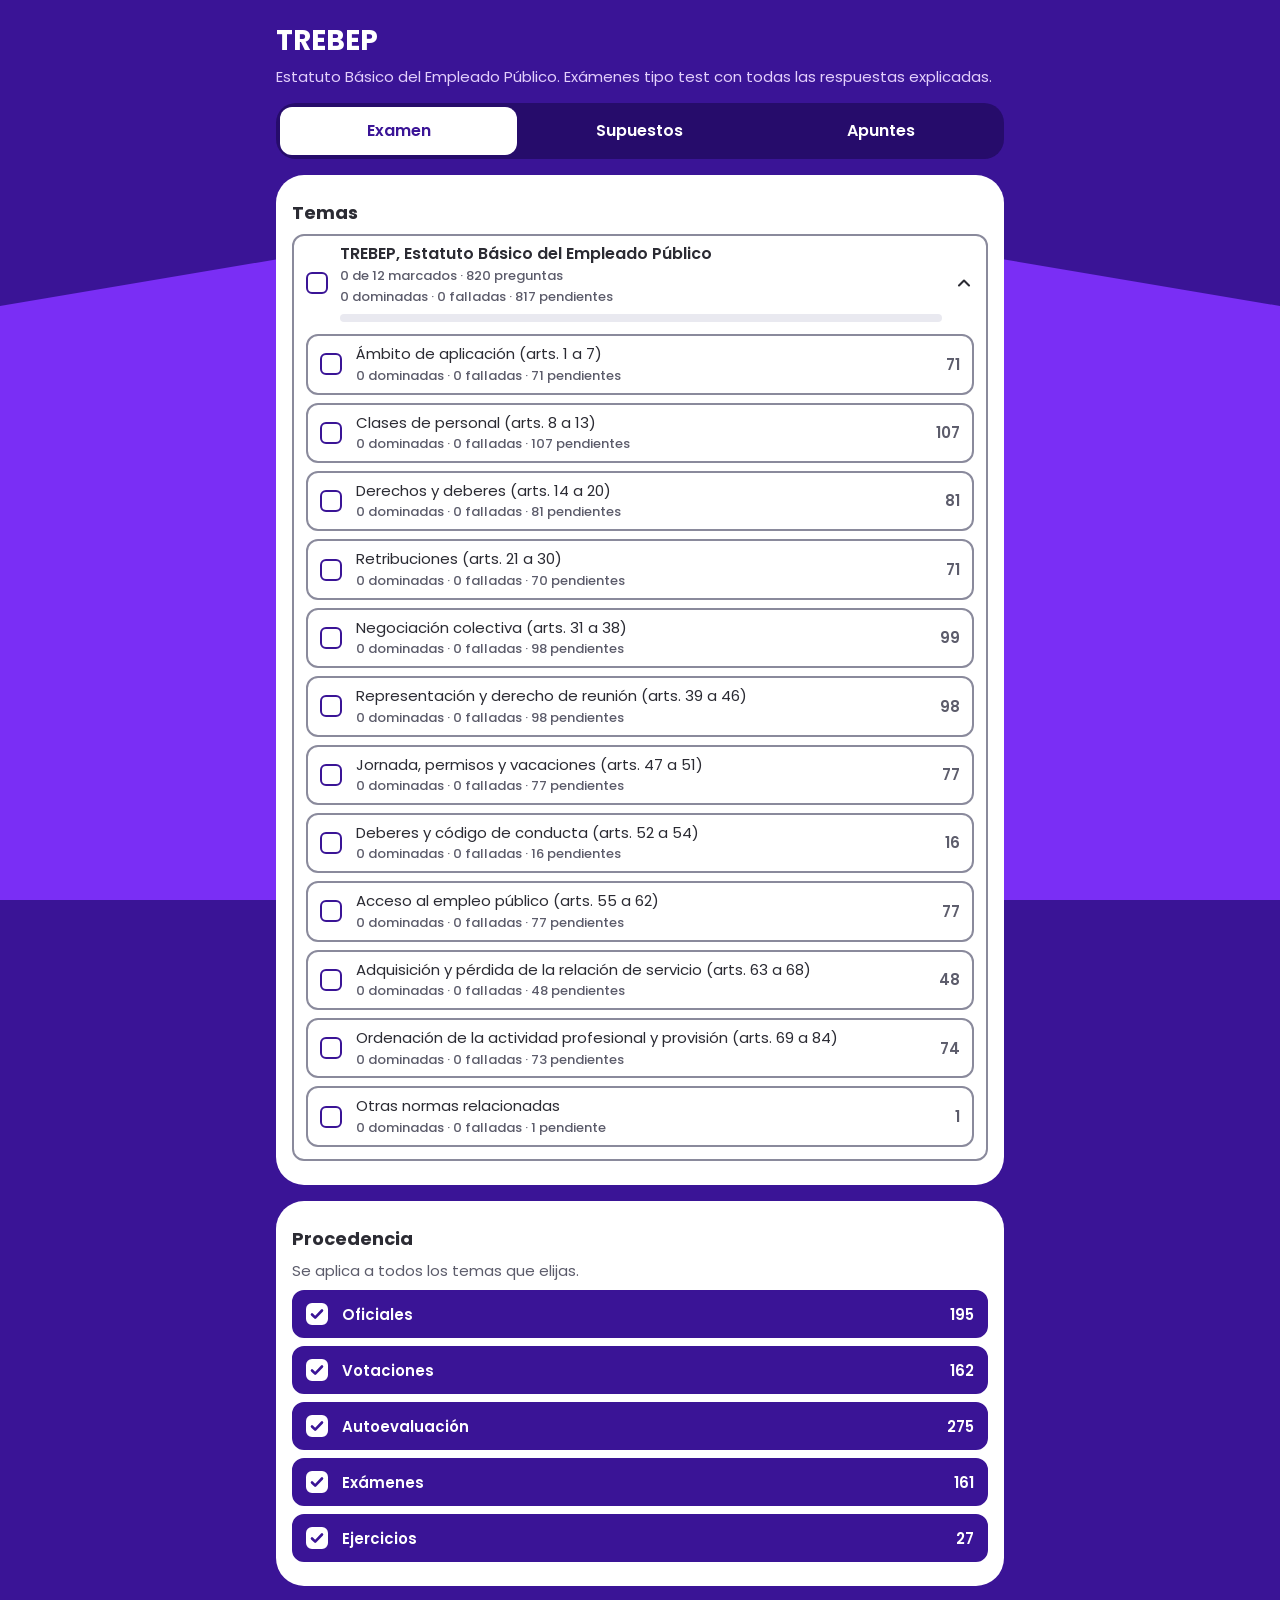
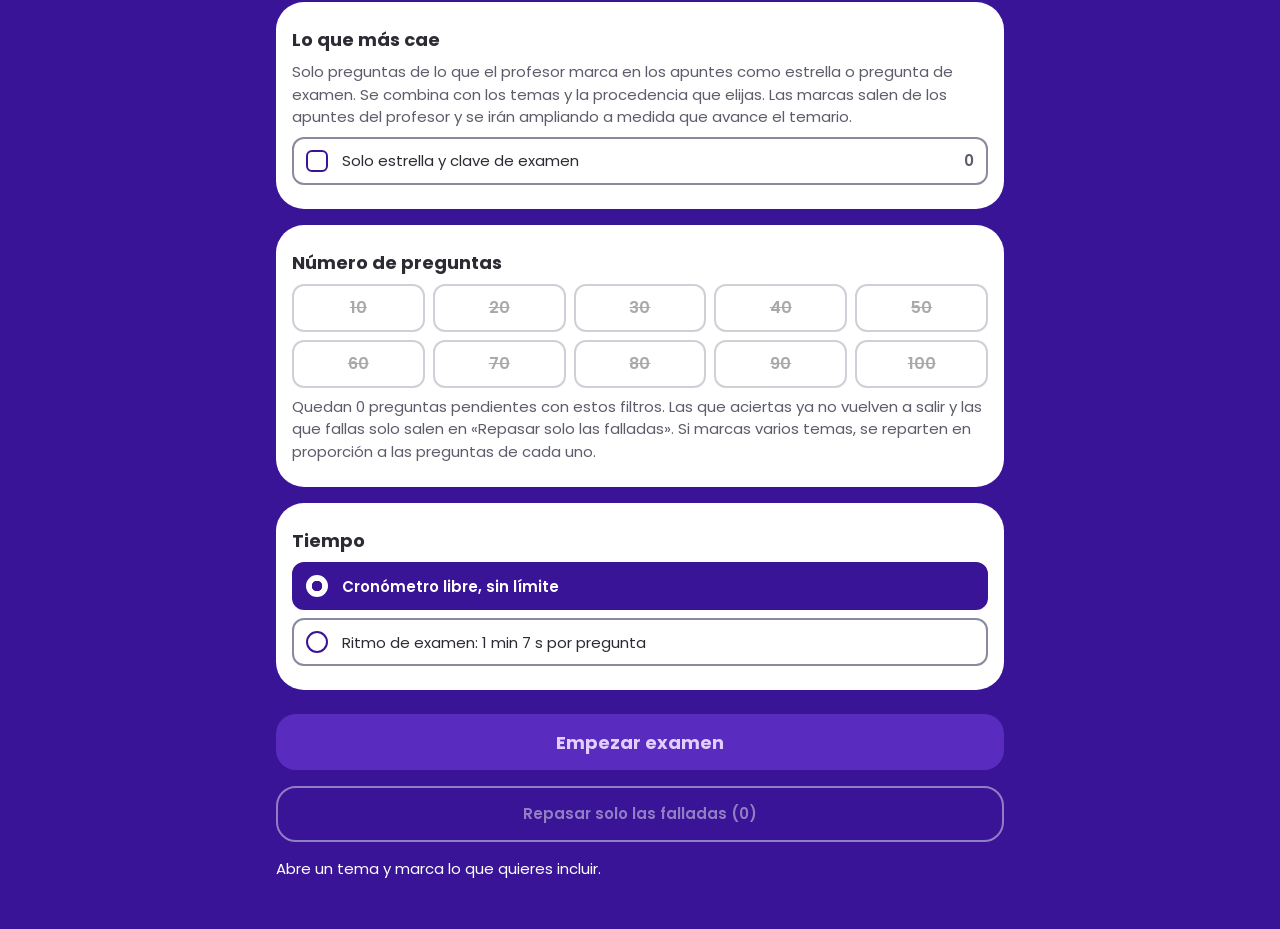
==== index.html @ 668f6085 "Apuntes: esquema del ámbito subjetivo, hojas sin gris y Cuestionario 2 explicado paso a paso Hoja 05" ====
<!doctype html>
<html lang="es">
<head>
<meta charset="utf-8">
<meta name="viewport" content="width=device-width,initial-scale=1,viewport-fit=cover">
<link rel="icon" type="image/svg+xml" href="favicon.svg">
<title>TREBEP</title>
<meta name="description" content="Estatuto Básico del Empleado Público (TREBEP). Exámenes tipo test con todas las respuestas explicadas.">
<meta name="theme-color" content="#3A1496">
<link rel="preconnect" href="https://fonts.googleapis.com">
<link rel="preconnect" href="https://fonts.gstatic.com" crossorigin>
<link rel="stylesheet" href="https://fonts.googleapis.com/css2?family=Poppins:wght@400;500;600;700&display=swap">
<link rel="stylesheet" href="css/estilos.css?v=2">
</head>
<body>
<div id="app"></div>
<dialog id="dialogo" class="dialogo"></dialog>
<div id="aviso" class="solo-lector" aria-live="polite"></div>
<noscript>Esta aplicación necesita JavaScript.</noscript>
<script src="data/trebep.js?v=6"></script>
<script src="data/esquemas.js?v=5"></script>
<script src="js/vendor/gsap.min.js?v=3.13.0"></script>
<script src="js/vendor/Flip.min.js?v=3.13.0"></script>
<script src="js/movimiento.js?v=1"></script>
<script src="js/visor.js?v=2"></script>
<script src="js/app.js?v=4"></script>
</body>
</html>
---- css/estilos.css ----
:root{
  /* Color, tomado de la foto de referencia */
  --violeta-oscuro:#3A1496; --violeta:#7A2EF5; --violeta-medio:#5A2BBF; --lila:#C9A0FA; --lila-claro:#E3CFFC;
  --pista:#260C6B; --blanco:#FFFFFF; --tinta:#2B2B33; --tinta-2:#5C5C6B; --borde:#8A8A9C; --linea:#DADAE3; --superficie:#F5F3FB;
  --verde:#8AE58C; --verde-canto:#55B85C; --verde-tinta:#0B3B17; --verde-barra:#3CC47C;
  --ok-fondo:#DFFBDF; --ok-borde:#3F9E4D; --ok-tinta:#14632A;
  --mal-fondo:#FFDEDE; --mal-borde:#D4504F; --mal-tinta:#A21F1F;
  --blanco-fondo:#E9E9F0; --blanco-tinta:#4B4B5A;
  /* Radios */
  --r-s:12px; --r-m:20px; --r-l:28px; --r-total:999px;
  /* Espacios */
  --e1:4px; --e2:8px; --e3:12px; --e4:16px; --e5:24px; --e6:32px; --e7:48px;
  /* Tipografía */
  --t-xs:.8125rem; --t-s:.9375rem; --t-m:1rem; --t-l:1.125rem; --t-xl:1.375rem; --t-xxl:1.75rem;
  --fuente:"Poppins",Arial,sans-serif;
  --ancho:1120px;
}
*{box-sizing:border-box}
[hidden]{display:none!important}
html,body{margin:0;height:100%}
body{background:var(--violeta-oscuro);color:var(--tinta);font:400 var(--t-m)/1.5 var(--fuente);-webkit-font-smoothing:antialiased}
h1,h2,h3,p{margin:0}
button{font:inherit;color:inherit;cursor:pointer}
button:disabled{cursor:not-allowed}
:focus-visible{outline:3px solid var(--tinta);outline-offset:2px}
.sobre-violeta :focus-visible,.cabecera :focus-visible,.pie :focus-visible{outline-color:var(--blanco)}
.solo-lector{position:absolute;width:1px;height:1px;margin:-1px;padding:0;border:0;overflow:hidden;clip-path:inset(50%);white-space:nowrap}

/* ---------- Fondo de dos tonos, como la foto ---------- */
.fondo{position:fixed;inset:0;z-index:-1;background:var(--violeta-oscuro)}
.fondo::after{content:"";position:absolute;inset:0;background:var(--violeta);clip-path:polygon(0 34%,50% 22%,100% 34%,100% 100%,0 100%)}

/* ---------- Pantalla fija ---------- */
.fija{height:100vh;height:100dvh;display:flex;flex-direction:column;overflow:hidden;
  padding:max(var(--e3),env(safe-area-inset-top)) var(--e4) max(var(--e3),env(safe-area-inset-bottom));
  max-width:var(--ancho);margin:0 auto;gap:var(--e3)}
/* Dos columnas laterales iguales: el contador del centro no se mueve aunque cambie el ancho del reloj. */
.cabecera{display:grid;grid-template-columns:minmax(0,1fr) auto minmax(0,1fr);align-items:center;gap:var(--e2);color:var(--blanco);flex:none}
.cabecera>:first-child{justify-self:start}
.cabecera>:last-child{justify-self:end}
.cuenta{text-align:center;font-weight:600;font-size:var(--t-m);white-space:nowrap;font-variant-numeric:tabular-nums}
.btn-cuadrado{width:44px;height:44px;flex:none;display:grid;place-items:center;border:0;border-radius:var(--r-s);background:var(--violeta-medio);color:var(--blanco)}
.btn-cuadrado svg{width:24px;height:24px}
.btn-cuadrado:disabled{opacity:.45}
.controles{display:flex;align-items:center;gap:var(--e2)}
.btn-pausa{width:44px;height:44px;display:grid;place-items:center;border:0;border-radius:var(--r-s);background:var(--violeta-medio);color:var(--blanco)}
.btn-pausa svg{width:22px;height:22px}
.reloj{display:inline-flex;align-items:center;gap:var(--e1);min-height:44px;padding:0 var(--e3);border:0;border-radius:var(--r-total);
  background:var(--violeta);color:var(--blanco);font-weight:600;font-variant-numeric:tabular-nums}
.reloj svg{width:20px;height:20px}
/* Poppins no tiene números de ancho fijo: sin esto el reloj cambia de tamaño cada segundo. */
#reloj-t{display:inline-block;min-width:3em;text-align:center}
#reloj-t.largo{min-width:3.7em}
.reloj.poco{background:var(--blanco);color:var(--mal-tinta)}
.progreso{flex:none;height:12px;border-radius:var(--r-total);background:var(--pista);overflow:hidden}
.progreso i{display:block;height:100%;background:var(--verde-barra);border-radius:var(--r-total)}

/* ---------- Tarjeta de pregunta con las hojas apiladas ---------- */
.pila{flex:1;min-height:0;position:relative;display:flex;flex-direction:column;margin-bottom:var(--e4)}
.pila::before,.pila::after{content:"";position:absolute;left:var(--e4);right:var(--e4);bottom:-8px;height:40px;background:var(--lila);border-radius:0 0 var(--r-m) var(--r-m);z-index:0}
.pila::after{left:var(--e6);right:var(--e6);bottom:-16px;background:var(--lila);opacity:.55;z-index:-1}
.tarjeta{position:relative;z-index:1;flex:1;min-height:0;display:flex;flex-direction:column;background:var(--blanco);border-radius:var(--r-l);overflow:hidden}
.tarjeta-cuerpo{flex:1;min-height:0;overflow-y:auto;padding:var(--e4);-webkit-overflow-scrolling:touch}
.etiqueta{display:flex;justify-content:space-between;gap:var(--e3);align-items:baseline;color:var(--tinta-2);font-size:var(--t-xs)}
.enunciado{font-size:var(--t-l);line-height:1.4;font-weight:600;margin:var(--e2) 0 var(--e4);white-space:pre-line}
.enunciado:focus{outline:none}
.opciones{display:grid;gap:var(--e2)}
.opcion{display:grid;grid-template-columns:auto 1fr auto;gap:var(--e3);align-items:center;width:100%;min-height:52px;text-align:left;
  padding:var(--e3) var(--e4);background:var(--blanco);border:2px solid var(--borde);border-radius:var(--r-m);font-weight:500;font-size:var(--t-s);line-height:1.35}
.opcion:disabled{cursor:default;color:var(--tinta)}
.letra{font-weight:700;width:1.25em}
.marca{width:28px;height:28px;display:none}
.opcion.bien,.opcion.mal{border-color:var(--ok-borde);background:var(--ok-fondo)}
.opcion.mal{border-color:var(--mal-borde);background:var(--mal-fondo)}
.opcion.bien .marca,.opcion.mal .marca{display:block}
.opcion.elegida,.opcion.elegida:not(:disabled):hover{border-color:var(--violeta-oscuro);background:var(--violeta-oscuro);color:var(--blanco);font-weight:600}
.opcion.elegida .marca{display:block}
.btn-apoyo{display:inline-flex;align-items:center;gap:var(--e2);margin:0 0 var(--e3);min-height:44px;padding:0 var(--e4);border:2px solid var(--violeta);border-radius:var(--r-total);background:var(--blanco);color:var(--violeta-oscuro);font-weight:600;font-size:var(--t-s)}
.btn-apoyo svg{width:20px;height:20px}
.pista-scroll{position:absolute;left:50%;bottom:var(--e2);transform:translateX(-50%);z-index:2;padding:var(--e1) var(--e3);border-radius:var(--r-total);background:var(--tinta);color:var(--blanco);font-size:var(--t-xs);pointer-events:none;white-space:nowrap}

/* ---------- Pie con los botones ---------- */
.pie{flex:none;display:grid;grid-template-columns:1fr 1.5fr;gap:var(--e3);align-items:stretch;padding-top:var(--e2)}
.btn{min-height:56px;padding:var(--e2) var(--e5);border:0;border-radius:var(--r-m);font-weight:700;font-size:var(--t-l);text-align:center;text-decoration:none;display:inline-flex;align-items:center;justify-content:center}
.btn-principal{background:var(--verde);color:var(--verde-tinta);box-shadow:0 6px 0 var(--verde-canto)}
.btn-principal:active:not(:disabled){transform:translateY(3px);box-shadow:0 3px 0 var(--verde-canto)}
.btn-principal:disabled{background:var(--violeta-medio);color:var(--lila-claro);box-shadow:none}
.btn-secundario{background:none;color:var(--blanco);border:2px solid var(--blanco);font-size:var(--t-s);font-weight:600;line-height:1.2;padding:var(--e2)}
.btn-secundario:disabled{opacity:.45}
.btn-claro{background:var(--superficie);color:var(--violeta-oscuro);border:2px solid var(--violeta);font-size:var(--t-s);font-weight:600}

/* ---------- Páginas con scroll: inicio y resultados ---------- */
.pagina{min-height:100vh;min-height:100svh;overflow-anchor:none;max-width:760px;margin:0 auto;padding:var(--e5) var(--e4) var(--e7);display:flex;flex-direction:column;gap:var(--e4)}
.pagina-titulo{color:var(--blanco);font-size:var(--t-xxl);line-height:1.2;font-weight:700}
.pagina-desc{color:var(--lila-claro);font-size:var(--t-s);line-height:1.4;margin-top:calc(-1 * var(--e2))}
.pagina-sub{color:var(--blanco);font-size:var(--t-s)}
.panel{background:var(--blanco);border-radius:var(--r-l);padding:var(--e5) var(--e4);display:grid;gap:var(--e3)}
.panel h2{font-size:var(--t-l);font-weight:700;line-height:1.3}
.panel h3{font-size:var(--t-m);font-weight:600}
.nota{font-size:var(--t-s);color:var(--tinta-2)}
.pestanas{display:grid;grid-template-columns:repeat(3,1fr);gap:var(--e1);padding:var(--e1);background:var(--pista);border-radius:var(--r-m)}
.pestana{position:relative;z-index:1;grid-row:1;min-height:48px;border:0;border-radius:var(--r-s);background:none;color:var(--blanco);font-weight:600}
.pestana:nth-of-type(1){grid-column:1}
.pestana:nth-of-type(2){grid-column:2}
.pestana:nth-of-type(3){grid-column:3}
.pestana[aria-selected="true"]{color:var(--violeta-oscuro)}
/* Fondo de la pestaña activa: pieza aparte que se desliza (js/movimiento.js) */
.pestana-marca{grid-row:1;border-radius:var(--r-s);background:var(--blanco)}
fieldset{border:0;margin:0;padding:0;display:grid;gap:var(--e2);min-width:0}
legend{padding:0;margin-bottom:var(--e2);font-size:var(--t-l);font-weight:700}
.tema{border:2px solid var(--borde);border-radius:var(--r-s);overflow:hidden}
.tema-cab{display:grid;grid-template-columns:auto 1fr;align-items:stretch}
.tema-cab.sin-check{grid-template-columns:1fr}
.tema-cab input{margin:var(--e4) 0 var(--e4) var(--e3);align-self:center}
.tema-abrir{display:flex;justify-content:space-between;align-items:center;gap:var(--e3);min-height:56px;padding:var(--e2) var(--e3);border:0;background:none;text-align:left;font-weight:600;font-size:var(--t-m);line-height:1.3}
.tema-abrir small{display:block;font-size:var(--t-xs);font-weight:500;color:var(--tinta-2);margin-top:var(--e1)}
.tema-abrir>span{flex:1;min-width:0}
.tema-abrir svg{width:20px;height:20px;flex:none}
.tema-abrir[aria-expanded="true"] svg{transform:rotate(180deg)}
.tema-dentro{display:grid;gap:var(--e2);padding:var(--e1) var(--e3) var(--e3)}
.enlace{border:0;background:none;padding:var(--e1) 0;color:var(--violeta-oscuro);font-weight:600;font-size:var(--t-s);text-decoration:underline;text-underline-offset:3px}
.check{display:grid;grid-template-columns:24px 1fr auto;gap:var(--e3);align-items:center;min-height:48px;padding:var(--e2) var(--e3);border:2px solid var(--borde);border-radius:var(--r-s);cursor:pointer;font-size:var(--t-s);line-height:1.3}
/* Casillas y círculos dibujados a mano: el control nativo con accent-color blanco sobre violeta perdía la marca en el móvil. */
.check input,.tema-cab input{-webkit-appearance:none;appearance:none;flex:none;width:22px;height:22px;margin:0;border:2px solid var(--violeta-oscuro);border-radius:6px;background:var(--blanco) center/16px 16px no-repeat}
.tema-cab input{margin:var(--e4) 0 var(--e4) var(--e3)}
.check input[type="radio"]{border-radius:50%}
.check input:checked,.tema-cab input:checked{background-image:url("data:image/svg+xml,%3Csvg xmlns='http://www.w3.org/2000/svg' viewBox='0 0 16 16'%3E%3Cpath d='M3 8.5l3.2 3.2L13 4.5' fill='none' stroke='%233A1496' stroke-width='2.6' stroke-linecap='round' stroke-linejoin='round'/%3E%3C/svg%3E")}
.check input[type="radio"]:checked{background-image:radial-gradient(circle,var(--violeta-oscuro) 0 5px,transparent 5.5px)}
.tema-cab input:indeterminate{background-image:url("data:image/svg+xml,%3Csvg xmlns='http://www.w3.org/2000/svg' viewBox='0 0 16 16'%3E%3Cpath d='M3.5 8h9' fill='none' stroke='%233A1496' stroke-width='2.8' stroke-linecap='round'/%3E%3C/svg%3E")}
@media (forced-colors:active){.check input,.tema-cab input{-webkit-appearance:auto;appearance:auto}}
.check.marcado{border-color:var(--violeta-oscuro);background:var(--violeta-oscuro);color:var(--blanco);font-weight:600}
.check.marcado input{border-color:var(--blanco)}
.check.marcado b{color:var(--blanco)}
.check:has(input:focus-visible){outline:3px solid var(--tinta);outline-offset:2px}
.check input:focus-visible{outline:none}
.check.apagado{opacity:.5;cursor:not-allowed}
.check small{display:block;margin-top:var(--e1);font-size:var(--t-xs);font-weight:500;color:var(--tinta-2)}
.check.marcado small{color:var(--lila-claro)}
.tema-abrir .barra{margin-top:var(--e2)}
.check b{font-weight:600;font-variant-numeric:tabular-nums;color:var(--tinta-2)}
.rejilla{display:grid;grid-template-columns:repeat(5,1fr);gap:var(--e2)}
.chip{position:relative;display:grid;place-items:center;min-height:48px;border:2px solid var(--borde);border-radius:var(--r-s);font-weight:600;cursor:pointer}
.chip input{position:absolute;inset:0;opacity:0;margin:0;cursor:inherit}
.chip.marcado{background:var(--violeta-oscuro);border-color:var(--violeta-oscuro);color:var(--blanco)}
.chip:has(input:focus-visible){outline:3px solid var(--tinta);outline-offset:2px}
.chip:has(input:disabled){opacity:.4;cursor:not-allowed;text-decoration:line-through}
.acciones{display:grid;gap:var(--e4);padding-top:var(--e2)}
.acciones .btn{width:100%}
.resumir{display:grid;gap:var(--e3)}
.btn-linea{background:none;color:var(--blanco);border:2px solid var(--blanco);font-size:var(--t-s);font-weight:600}

/* ---------- Supuestos: enunciado arriba, preguntas abajo ---------- */
.reparto{flex:1;min-height:0;display:grid;grid-template-rows:minmax(0,2fr) minmax(0,3fr);gap:var(--e3)}
.reparto.plegado{grid-template-rows:auto minmax(0,1fr)}
.caso{background:var(--superficie);border-radius:var(--r-m);display:flex;flex-direction:column;min-height:0;overflow:hidden}
.caso-cab{flex:none;display:flex;justify-content:space-between;align-items:center;gap:var(--e3);padding:var(--e2) var(--e4);font-weight:700;font-size:var(--t-s)}
.caso-texto{flex:1;min-height:0;overflow-y:auto;padding:0 var(--e4) var(--e3);font-size:var(--t-s);line-height:1.5;}
.caso-texto p+p,.caso-texto ul+p,.caso-texto p+ul{margin-top:var(--e3)}
.caso-texto p.sub{font-weight:700;margin-top:var(--e4)}
.caso-texto p.sub+p{margin-top:var(--e2)}
.caso-texto p.apartado{padding-left:var(--e4)}
.caso-texto p.apartado+p.apartado{margin-top:var(--e2)}
.caso-texto ul{padding-left:var(--e5)}
.caso-texto li+li{margin-top:var(--e2)}
.lista-preg{overflow-anchor:none;background:var(--blanco);border-radius:var(--r-m);min-height:0;overflow-y:auto;padding:var(--e4);display:grid;gap:var(--e5);align-content:start}
.preg h3{font-size:var(--t-m);font-weight:600;line-height:1.4;margin-bottom:var(--e3);white-space:pre-line}
.preg h3 span{color:var(--violeta-oscuro);font-weight:700}
.pie-uno{grid-template-columns:1fr}
/* Ejercicio de clase sin caso largo: sin panel de enunciado, la consigna encabeza la lista de preguntas. */
.reparto.solo{grid-template-rows:minmax(0,1fr)}
.consigna{display:grid;gap:var(--e2)}
.consigna h2{font-size:var(--t-l);font-weight:700;line-height:1.3;color:var(--violeta-oscuro)}
.consigna p{font-size:var(--t-m);line-height:1.5}
.grupo{border-top:1px solid var(--borde)}
.grupo-abrir{display:flex;justify-content:space-between;align-items:center;gap:var(--e3);width:100%;min-height:48px;padding:var(--e2) var(--e1);border:0;background:none;text-align:left;font-weight:600;font-size:var(--t-s);color:var(--tinta-2);line-height:1.3}
.grupo-abrir>span{flex:1;min-width:0}
.grupo-abrir small{display:block;font-size:var(--t-xs);font-weight:500;margin-top:var(--e1)}
.grupo-abrir svg{width:18px;height:18px;flex:none}
.grupo-abrir[aria-expanded="true"] svg{transform:rotate(180deg)}
.grupo-dentro{display:grid;gap:var(--e2);padding-bottom:var(--e2)}
.grupo-titulo{font-size:var(--t-s);font-weight:600;color:var(--tinta-2);margin-top:var(--e2)}

/* ---------- Resultados ---------- */
.marcador{display:grid;grid-template-columns:repeat(2,1fr);gap:var(--e2)}
.dato{padding:var(--e3) var(--e2);border-radius:var(--r-s);text-align:center;font-size:var(--t-s);font-weight:500}
.dato b{display:block;font-size:var(--t-xl);line-height:1.2;font-weight:700;font-variant-numeric:tabular-nums}
.dato.ok{background:var(--ok-fondo);color:var(--ok-tinta)}
.dato.ko{background:var(--mal-fondo);color:var(--mal-tinta)}
.dato.nu{background:var(--blanco-fondo);color:var(--blanco-tinta)}
.neta{font-size:var(--t-m)}
.neta b{font-size:var(--t-xl);font-weight:700}
.resultado{padding:var(--e4) 0;border-top:1px solid var(--linea);display:grid;gap:var(--e3)}
.resultado:first-child{border-top:0;padding-top:0}
.resultado-cab{display:flex;justify-content:space-between;gap:var(--e3);align-items:baseline;font-size:var(--t-xs);font-weight:600}
.estado-ok{color:var(--ok-tinta)} .estado-ko{color:var(--mal-tinta)} .estado-nu{color:var(--blanco-tinta)}
.resultado-q{font-weight:600;line-height:1.4;font-size:var(--t-m);white-space:pre-line}
.linea{display:grid;grid-template-columns:auto 1fr auto;gap:var(--e3);align-items:center;padding:var(--e3);border:2px solid var(--linea);border-radius:var(--r-s);font-size:var(--t-s);font-weight:500;line-height:1.35}
.linea small{display:block;font-size:var(--t-xs);font-weight:600}
.linea.bien{background:var(--ok-fondo);border-color:var(--ok-borde)}
.linea.bien small{color:var(--ok-tinta)}
.linea.mal{background:var(--mal-fondo);border-color:var(--mal-borde)}
.linea.mal small{color:var(--mal-tinta)}
.linea svg{width:24px;height:24px}
.acordeon{width:100%;display:flex;justify-content:space-between;align-items:center;min-height:48px;padding:var(--e2) var(--e3);border:0;border-radius:var(--r-s);background:var(--superficie);color:var(--violeta-oscuro);font-weight:600;font-size:var(--t-s);text-align:left}
.acordeon svg{width:20px;height:20px;flex:none}
.acordeon[aria-expanded="true"] svg{transform:rotate(180deg)}
.justificacion{display:grid;gap:var(--e3);padding:var(--e1) var(--e3) var(--e3);font-size:var(--t-s);line-height:1.55}
.precepto{font-weight:600}
.razon{display:grid;grid-template-columns:1.5em 1fr;gap:var(--e1)}
.razon b.l{font-weight:700}
.razon.es{padding:var(--e3);background:var(--ok-fondo);border-radius:var(--r-s)}
.ojo{padding:var(--e3);border:2px solid var(--violeta);border-radius:var(--r-s)}
.ojo b{font-weight:700}
/* Marca del profesor: texto con icono en la línea de cabecera, sin caja propia. */
.sello{display:inline-flex;align-items:center;gap:var(--e1);font-weight:700;color:var(--violeta-oscuro);white-space:nowrap}
.sello svg{width:1.15em;height:1.15em;flex:none}
.sello.poco{font-weight:600;color:var(--tinta-2)}
.resultado-cab .sello{margin-left:var(--e3)}
.preg .etiqueta{margin:0 0 var(--e1)}
.nota-profe{margin:var(--e3) 0}
.revisar{padding:var(--e3);border:2px dashed var(--borde);border-radius:var(--r-s);font-size:var(--t-s)}
.revisar b{font-weight:700}
.filtros{display:flex;flex-wrap:wrap;gap:var(--e2)}
.filtro{min-height:44px;padding:0 var(--e4);border:2px solid var(--borde);border-radius:var(--r-total);background:var(--blanco);font-weight:600;font-size:var(--t-s)}
.filtro[aria-pressed="true"]{background:var(--violeta-oscuro);border-color:var(--violeta-oscuro);color:var(--blanco)}

/* ---------- Estadística por temas ---------- */
.estadistica{display:grid;gap:var(--e4)}
.est-fila{display:grid;gap:var(--e1)}
.est-nombre{display:flex;justify-content:space-between;gap:var(--e3);font-weight:600;font-size:var(--t-s);line-height:1.3}
.est-nombre span{flex:none;font-weight:500;color:var(--tinta-2)}
.estadistica{gap:var(--e6)}
.est-tema{display:grid;gap:var(--e4)}
.est-total .est-nombre{font-size:var(--t-m);font-weight:700}
.est-total .barra{height:28px}
.est-total .est-datos{font-size:var(--t-s)}
.est-desglose{display:grid;gap:var(--e4);padding-left:var(--e3);border:0}
.barra{display:flex;height:20px;border-radius:var(--r-total);overflow:hidden;background:var(--blanco-fondo)}
.barra i{display:block;height:100%}
.barra .a{background:var(--ok-borde)}
.barra .f{background:var(--mal-borde)}
.barra .b{background:var(--blanco-fondo)}
.barra.fina{height:var(--e2);margin-top:var(--e2)}
.est-datos{display:flex;flex-wrap:wrap;gap:0 var(--e3);font-size:var(--t-xs);font-weight:500}
.est-datos .a{color:var(--ok-tinta)} .est-datos .f{color:var(--mal-tinta)} .est-datos .b{color:var(--blanco-tinta)}

/* ---------- Acceso directo a las preguntas (resultados) ---------- */
.res-titulo{display:flex;align-items:center;gap:var(--e3)}
.res-cols{display:contents}
.res-contenido{display:grid;gap:var(--e4);min-width:0}
.nav-res{background:var(--blanco);border:2px solid var(--borde);border-radius:var(--r-m);display:flex;flex-direction:column;min-height:0}
.nav-toggle{display:flex;justify-content:space-between;align-items:center;gap:var(--e3);width:100%;min-height:48px;padding:var(--e2) var(--e4);border:0;border-radius:var(--r-m);background:none;color:var(--violeta-oscuro);font-weight:700;font-size:var(--t-s);text-align:left}
.nav-toggle svg{width:20px;height:20px;flex:none}
.nav-toggle[aria-expanded="true"] svg{transform:rotate(180deg)}
.nav-cuerpo{display:none;overflow-y:auto;padding:0 var(--e4) var(--e4);gap:var(--e4);min-height:0}
.nav-res.abierto .nav-cuerpo{display:grid;max-height:42dvh}
.nav-titulo{display:none;font-size:var(--t-l);font-weight:700;line-height:1.3}
.nav-rejilla{display:grid;grid-template-columns:repeat(auto-fill,minmax(44px,1fr));gap:var(--e2)}
.cuadro{position:relative;display:grid;place-items:center;min-width:44px;min-height:44px;padding:0;border:2px solid var(--borde);border-radius:var(--r-s);font-weight:700;font-size:var(--t-s);font-variant-numeric:tabular-nums;line-height:1;background:var(--blanco-fondo);color:var(--blanco-tinta);border-style:dashed}
.cuadro.acierto{background:var(--ok-fondo);border:2px solid var(--ok-borde);color:var(--ok-tinta)}
.cuadro.fallo{background:var(--mal-fondo);border:2px solid var(--mal-borde);color:var(--mal-tinta)}
.cuadro svg{display:block;position:absolute;top:2px;right:2px;width:12px;height:12px}
i.cuadro{display:block;min-width:0;min-height:0;width:20px;height:20px;flex:none}
.nav-leyenda{list-style:none;margin:0;padding:0;display:flex;flex-wrap:wrap;gap:var(--e2) var(--e4);font-size:var(--t-xs);font-weight:500}
.nav-leyenda li{display:flex;align-items:center;gap:var(--e2)}
.nav-res .btn{width:100%}
/* Al llegar desde "Ir a una pregunta" se marca un momento y el contorno se apaga solo. */
.resultado{outline:3px solid transparent;outline-offset:var(--e2);transition:outline-color .5s ease}
.resultado:focus{outline-color:transparent}
.resultado.resaltado{outline-color:var(--violeta);transition-duration:.15s}
/* Móvil: el acordeón se queda pegado arriba mientras se baja por las respuestas. */
.res-pag .nav-res{position:sticky;top:max(var(--e2),env(safe-area-inset-top));z-index:5}
.reparto.res{grid-template-rows:auto minmax(0,2fr) minmax(0,3fr)}
.reparto.res.plegado{grid-template-rows:auto auto minmax(0,1fr)}
.reparto.res.solo{grid-template-rows:auto minmax(0,1fr)}
.reparto.res .nav-res{flex:none}
/* El botón de volver ya está dentro del acordeón: sin barra fija abajo, más sitio para leer. */
.pie-res{display:none}
.reparto.res .nav-res.abierto .nav-cuerpo{max-height:30dvh}

/* ---------- Diálogo y calendario ---------- */
.dialogo{border:0;border-radius:var(--r-l);padding:var(--e5) var(--e4);width:min(560px,calc(100vw - 2*var(--e4)));max-height:calc(100dvh - 2*var(--e4));color:var(--tinta)}
.dialogo::backdrop{background:var(--pista);opacity:.75}
.dialogo[open]::backdrop,.visor[open]::backdrop{animation:velo-entra .18s ease-out}
.dialogo.cerrando::backdrop,.visor.cerrando::backdrop{animation:velo-sale .12s ease-in forwards}
@keyframes velo-entra{from{opacity:0}}
@keyframes velo-sale{to{opacity:0}}
.dialogo h2{font-size:var(--t-xl);font-weight:700;line-height:1.25;margin-bottom:var(--e2)}
.dialogo-x{position:sticky;top:calc(var(--e2) - var(--e5));z-index:1;height:0;display:flex;justify-content:flex-end}
.dialogo-x+h2{padding-right:calc(44px + var(--e3))}
.dialogo-acciones{display:grid;gap:var(--e3);margin-top:var(--e4)}
.meses{display:grid;grid-template-columns:repeat(auto-fit,minmax(220px,1fr));gap:var(--e4);margin:var(--e3) 0}
.mes caption{font-weight:700;font-size:var(--t-s);text-align:left;padding-bottom:var(--e1);text-transform:capitalize}
.mes{width:100%;border-collapse:collapse;font-size:var(--t-xs);font-variant-numeric:tabular-nums}
.mes th{font-weight:600;color:var(--tinta-2);padding:2px}
.mes td{text-align:center;padding:4px 2px}
.mes .rojo{color:var(--mal-tinta);font-weight:700;text-decoration:underline}
.mes .festivo{background:var(--mal-fondo);border-radius:var(--r-s)}
.pausa{flex:1;display:grid;justify-items:center;text-align:center;color:var(--blanco);gap:var(--e4);align-content:center}
.pausa .btn{min-width:220px}

/* ---------- Hover: solo donde hay ratón, para que no se quede pegado en el móvil ---------- */
@media (hover:hover){
  .opcion:not(:disabled):not(.elegida):hover,
  .check:not(.apagado):not(.marcado):hover,
  .chip:not(:has(input:disabled)):not(.marcado):hover,
  .filtro[aria-pressed="false"]:hover{border-color:var(--violeta-oscuro);background:var(--lila-claro)}
  .tema-cab:hover,.acordeon:hover,.nav-toggle:hover,.grupo-abrir:hover{background:var(--lila-claro)}
  .pestana[aria-selected="false"]:hover{background:color-mix(in srgb,var(--blanco) 18%,transparent)}
  .btn-cuadrado:not(:disabled):hover,.btn-pausa:hover{background:var(--violeta)}
  .btn-claro:hover{background:var(--lila-claro);border-color:var(--violeta-oscuro)}
}

/* ---------- Escritorio ---------- */
@media (min-width:900px){
  .fija{padding-top:var(--e5);padding-bottom:var(--e5);gap:var(--e4)}
  /* Examen: una sola columna. La tarjeta mide lo que mide la pregunta y queda centrada,
     con los botones siempre en el mismo sitio para no perseguirlos con el ratón. */
  .fija.examen,.fija.estrecha{max-width:920px}
  .fija.examen .pila{flex:0 1 auto;margin-top:auto;margin-bottom:auto}
  .fija.examen .tarjeta,.fija.examen .tarjeta-cuerpo{flex:0 1 auto}
  .fija.examen .tarjeta-cuerpo{padding:var(--e5) var(--e6)}
  .fija.examen .pie{margin-top:var(--e3)}
  .enunciado{font-size:var(--t-xl)}
  .opcion{font-size:var(--t-m)}
  .pie{grid-template-columns:220px 280px;justify-content:end}
  .reparto,.reparto.plegado{grid-template-rows:minmax(0,1fr);grid-template-columns:minmax(0,1fr) minmax(0,1fr)}
  .reparto.solo{grid-template-columns:minmax(0,1fr)}
  .plegar{display:none}
  .caso-texto{font-size:var(--t-m)}
  /* Resultados: columna izquierda con el acceso directo y respuestas a la derecha. */
  .res-pag{max-width:var(--ancho)}
  .res-cols{display:grid;grid-template-columns:280px minmax(0,1fr);gap:var(--e5);align-items:start}
  .res-pag .nav-res{top:var(--e5);max-height:calc(100dvh - 2*var(--e5))}
  .nav-toggle{display:none}
  .nav-cuerpo,.nav-res.abierto .nav-cuerpo{display:grid;max-height:none;padding:var(--e4)}
  .nav-titulo{display:block}
  .res-pag .acciones{display:none}
  .reparto.res,.reparto.res.plegado{grid-template-rows:auto minmax(0,1fr);grid-template-columns:minmax(0,1fr) minmax(0,1fr);grid-template-areas:"nav lista" "caso lista"}
  .reparto.res.solo{grid-template-rows:minmax(0,1fr);grid-template-columns:280px minmax(0,1fr);grid-template-areas:"nav lista"}
  .reparto.res .nav-res{grid-area:nav;max-height:50dvh;align-self:start}
  .reparto.res .caso{grid-area:caso}
  .reparto.res .lista-preg{grid-area:lista}
  .reparto.res.solo .nav-res{max-height:100%}
  .reparto.res .nav-res .nav-cuerpo,.reparto.res .nav-res.abierto .nav-cuerpo{max-height:none}
}
/* Móvil: un toque en el enunciado lo estira para leerlo mejor; otro toque lo devuelve a su tamaño. */
@media (max-width:899px){
  .reparto{transition:grid-template-rows .25s ease}
  .reparto.grande{grid-template-rows:minmax(0,7fr) minmax(0,3fr)}
  .reparto.res.grande{grid-template-rows:auto minmax(0,7fr) minmax(0,3fr)}
  .caso-texto{cursor:pointer;-webkit-tap-highlight-color:transparent}
  .justificacion{contain:layout paint}
}
/* Móvil: cabecera más compacta para que el contador no choque con el reloj. */
@media (max-width:430px){
  .cabecera{gap:var(--e1)}
  .cuenta{font-size:var(--t-s)}
  .reloj{padding:0 var(--e2)}
  #reloj-t{min-width:2.6em}
  #reloj-t.largo{min-width:3.4em}
}
@media (max-width:379px){
  .reloj svg{display:none}
}
@media (max-height:640px){
  .enunciado{font-size:var(--t-m)}
  .btn{min-height:48px}
}
/* Cambios de estado: color, borde y sombra se funden en lugar de saltar. Las flechas giran. */
.btn,.btn-cuadrado,.btn-pausa,.btn-apoyo,.btn-claro,.opcion,.check,.chip,.filtro,.pestana,.tema-cab,.tema-abrir,.grupo-abrir,.acordeon,.apunte,.cuadro,.nav-toggle,.enlace{
  transition:background-color .15s ease,border-color .15s ease,color .15s ease,box-shadow .15s ease,opacity .15s ease}
/* Las pestañas cambian de color al ritmo del fondo blanco que aparece (js/movimiento.js). */
.pestana{transition:color .18s ease-out,background-color .15s ease}
.btn-principal{transition:background-color .15s ease,color .15s ease,box-shadow .1s ease,transform .1s ease}
.tema-abrir svg,.grupo-abrir svg,.acordeon svg,.nav-toggle svg{transition:transform .2s ease}
@media (prefers-reduced-motion:reduce){*,::backdrop{transition:none!important;animation:none!important}}
.dialogo h2:focus{outline:none}

/* ---------- Visor de apuntes ---------- */
.visor{--giro:0;padding:0;border:0;border-radius:var(--r-l);overflow:hidden;max-width:none;max-height:none;
  width:min(1500px,calc(100vw - 2*var(--e5)));height:calc(100dvh - 2*var(--e5));background:var(--blanco-fondo);color:var(--blanco)}
.visor[open]{display:flex;flex-direction:column}
.visor::backdrop{background:color-mix(in srgb,var(--pista) 82%,transparent)}
.visor-cab{flex:none;display:flex;align-items:center;gap:var(--e3);padding:var(--e3) var(--e4);background:var(--violeta-oscuro)}
.visor-tit{flex:1;min-width:0}
.visor-tit h2{font-size:var(--t-l);font-weight:600;line-height:1.25;overflow:hidden;text-overflow:ellipsis;white-space:nowrap}
.visor-tit p{font-size:var(--t-xs);color:var(--lila-claro)}
.visor-tit p:empty{display:none}
.visor-herr{flex:none;display:flex;gap:var(--e2)}
.visor-b,.visor-x{flex:none;width:44px;height:44px;display:grid;place-items:center;border:0;border-radius:var(--r-s);color:var(--blanco)}
.visor-b{background:var(--violeta-medio)}
.visor-b:disabled{opacity:.45}
.visor-x{background:var(--mal-tinta)}
.visor-b svg,.visor-x svg{width:24px;height:24px}
.visor :focus-visible{outline-color:var(--blanco)}
.visor-esc:focus-visible{outline:3px solid var(--violeta-oscuro);outline-offset:-3px}
.visor-esc{flex:1;min-height:0;position:relative;overflow:hidden;background:var(--blanco-fondo);touch-action:none;cursor:zoom-in;user-select:none;-webkit-user-select:none}
.visor-esc.ampliado{cursor:grab}
.visor-esc.agarrado{cursor:grabbing}
.visor-lienzo{position:absolute;left:0;top:0;transform-origin:0 0;background:var(--blanco)}
.visor-img{display:block;width:100%;height:100%;pointer-events:none}
.visor-pie{flex:none;display:flex;justify-content:flex-start;gap:var(--e2);padding:var(--e2) var(--e4);background:var(--violeta-oscuro);overflow-x:auto;scrollbar-width:thin}
.visor-pie[hidden]{display:none}
.visor-ap{flex:none;display:flex;align-items:center;gap:var(--e2);max-width:min(15rem,70vw);min-height:44px;padding:0 var(--e3) 0 var(--e2);border:2px solid transparent;border-radius:var(--r-s);background:var(--violeta-medio);color:var(--blanco);font-size:var(--t-xs);text-align:left}
.visor-ap b{flex:none;display:grid;place-items:center;width:26px;height:26px;border-radius:50%;background:var(--blanco);color:var(--violeta-oscuro);font-size:var(--t-xs)}
.visor-ap span{min-width:0;overflow:hidden;text-overflow:ellipsis;white-space:nowrap}
.visor-ap[aria-current]{background:var(--blanco);color:var(--violeta-oscuro);border-color:var(--blanco);font-weight:600}
.visor-ap[aria-current] b{background:var(--violeta-oscuro);color:var(--blanco)}
@media (pointer:coarse){.visor-zoom{display:none}}
/* Móvil de pie: la ventana se gira un cuarto de vuelta para que el esquema apaisado ocupe toda la pantalla. */
@media (orientation:portrait) and (max-width:820px){
  .visor{--giro:1;position:fixed;inset:0 auto auto 100%;margin:0;width:100dvh;height:100dvw;border-radius:0;transform-origin:0 0;transform:rotate(90deg)}
}
/* Móvil tumbado: pantalla completa, sin girar. */
@media (orientation:landscape) and (max-height:520px){
  .visor{width:100vw;height:100dvh;border-radius:0}
  .visor-cab{padding:var(--e2) var(--e3)}
}

/* ---------- Pestaña Apuntes ---------- */
.buscar input{width:100%;min-height:48px;padding:var(--e2) var(--e3);border:2px solid var(--borde);border-radius:var(--r-s);background:var(--blanco);color:var(--tinta);font:inherit;font-size:var(--t-s)}
.buscar input:focus-visible{border-color:var(--violeta-oscuro)}
.temas{display:grid;gap:var(--e4)}
.apunte{display:block;width:100%;min-height:48px;padding:var(--e2) var(--e3);border:2px solid var(--borde);border-radius:var(--r-s);background:var(--blanco);text-align:left;font-size:var(--t-s);font-weight:600;line-height:1.3;color:var(--tinta)}
.apunte small{display:block;margin-top:var(--e1);font-size:var(--t-xs);font-weight:500;color:var(--tinta-2)}
@media (hover:hover){.apunte:hover{background:var(--lila-claro);border-color:var(--violeta-oscuro)}}

/* Bloques de Apuntes: cabecera con número y fondo propio, apuntes como filas de lista */
.tema-ap{background:var(--blanco)}
.tema-ap .tema-cab{background:var(--superficie)}
.tema-ap .tema-abrir{display:grid;grid-template-columns:auto 1fr auto;align-items:center;gap:var(--e4);font-size:var(--t-l);font-weight:700}
.tema-ap .tema-abrir small{font-size:var(--t-xs);font-weight:500}
.ap-num{font-size:var(--t-xxl);font-weight:700;line-height:1;color:var(--violeta);min-width:1.6em;font-variant-numeric:tabular-nums}
.tema-ap:has(.tema-abrir[aria-expanded="true"]){border-color:var(--violeta-oscuro)}
.tema-ap .tema-cab:has([aria-expanded="true"]){background:var(--violeta-oscuro)}
.tema-ap .tema-cab:has([aria-expanded="true"]) .tema-abrir{color:var(--blanco)}
.tema-ap .tema-cab:has([aria-expanded="true"]) .tema-abrir small{color:var(--lila-claro)}
.tema-ap .tema-cab:has([aria-expanded="true"]) .ap-num{color:var(--lila)}
.tema-ap .tema-dentro{gap:0;padding:0}
.tema-ap .grupo-titulo{margin:0;padding:var(--e4) var(--e4) var(--e2);font-size:var(--t-m);font-weight:700;color:var(--violeta-oscuro);background:var(--superficie);border-top:1px solid var(--linea)}
.tema-ap .apunte{border:0;border-top:1px solid var(--linea);border-radius:0;padding:var(--e3) var(--e4);font-weight:600}
.tema-ap .grupo-titulo+.apunte{border-top:0}
@media (hover:hover){
  .tema-ap .tema-cab:hover{background:var(--lila-claro)}
  .tema-ap .tema-cab:has([aria-expanded="true"]):hover{background:var(--violeta-medio)}
  .tema-ap .apunte:hover{background:var(--lila-claro);border-color:var(--linea)}
}
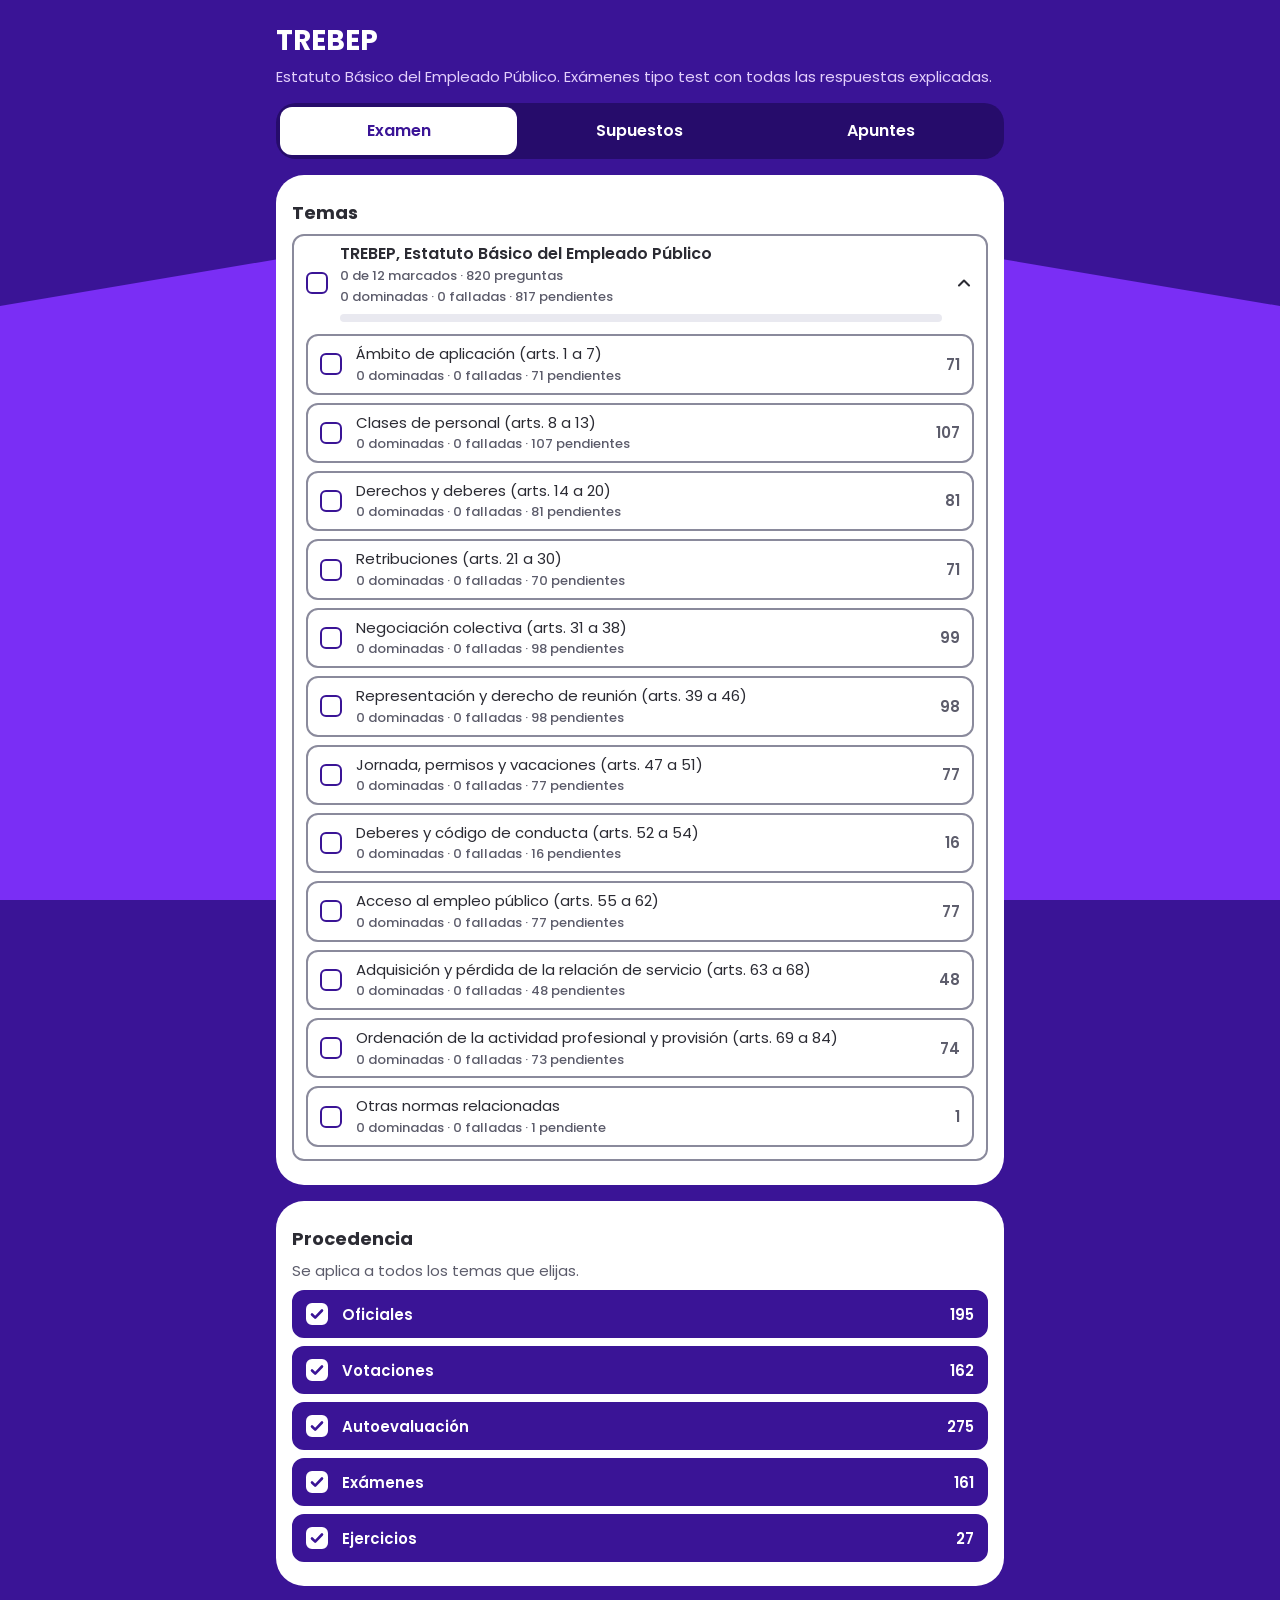
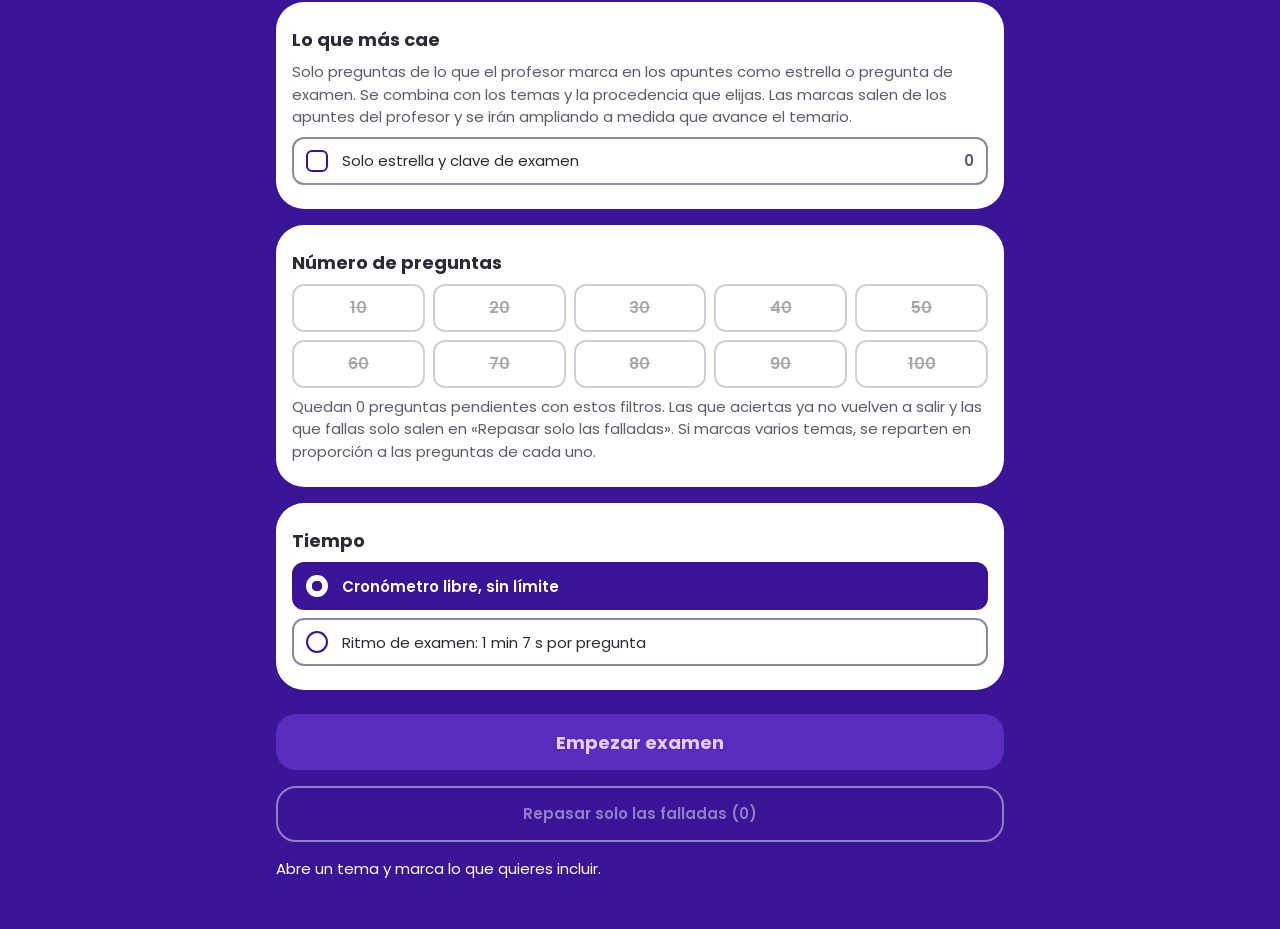
==== commit 0c72c48e: "Mini supuesto 2 en móvil: el caso se pliega En móvil el caso ocupaba media pantalla y obligaba a baj" ====
--- a/index.html
+++ b/index.html
@@ -10,19 +10,19 @@
 <link rel="preconnect" href="https://fonts.googleapis.com">
 <link rel="preconnect" href="https://fonts.gstatic.com" crossorigin>
 <link rel="stylesheet" href="https://fonts.googleapis.com/css2?family=Poppins:wght@400;500;600;700&display=swap">
-<link rel="stylesheet" href="css/estilos.css?v=2">
+<link rel="stylesheet" href="css/estilos.css?v=4">
 </head>
 <body>
 <div id="app"></div>
 <dialog id="dialogo" class="dialogo"></dialog>
 <div id="aviso" class="solo-lector" aria-live="polite"></div>
 <noscript>Esta aplicación necesita JavaScript.</noscript>
-<script src="data/trebep.js?v=6"></script>
+<script src="data/trebep.js?v=7"></script>
 <script src="data/esquemas.js?v=5"></script>
 <script src="js/vendor/gsap.min.js?v=3.13.0"></script>
 <script src="js/vendor/Flip.min.js?v=3.13.0"></script>
 <script src="js/movimiento.js?v=1"></script>
 <script src="js/visor.js?v=2"></script>
-<script src="js/app.js?v=4"></script>
+<script src="js/app.js?v=7"></script>
 </body>
 </html>
--- a/css/estilos.css
+++ b/css/estilos.css
@@ -162,6 +162,15 @@
 .caso-texto p.apartado+p.apartado{margin-top:var(--e2)}
 .caso-texto ul{padding-left:var(--e5)}
 .caso-texto li+li{margin-top:var(--e2)}
+.caso-comun{background:var(--superficie);border-radius:var(--r-m);padding:var(--e3) var(--e4);margin-bottom:var(--e4);font-size:var(--t-s);line-height:1.5}
+.caso-comun h2{font-size:var(--t-s);font-weight:700;margin-bottom:var(--e2)}
+.caso-comun ul{padding-left:var(--e5)}
+.caso-comun li+li{margin-top:var(--e2)}
+.caso-comun details{margin-top:var(--e3)}
+.caso-comun summary{cursor:pointer;font-weight:600;color:var(--violeta-oscuro)}
+.caso-comun details p{margin-top:var(--e2)}
+.caso-movil>summary{font-weight:700;color:var(--tinta)}
+.caso-movil[open]>summary{margin-bottom:var(--e2)}
 .lista-preg{overflow-anchor:none;background:var(--blanco);border-radius:var(--r-m);min-height:0;overflow-y:auto;padding:var(--e4);display:grid;gap:var(--e5);align-content:start}
 .preg h3{font-size:var(--t-m);font-weight:600;line-height:1.4;margin-bottom:var(--e3);white-space:pre-line}
 .preg h3 span{color:var(--violeta-oscuro);font-weight:700}
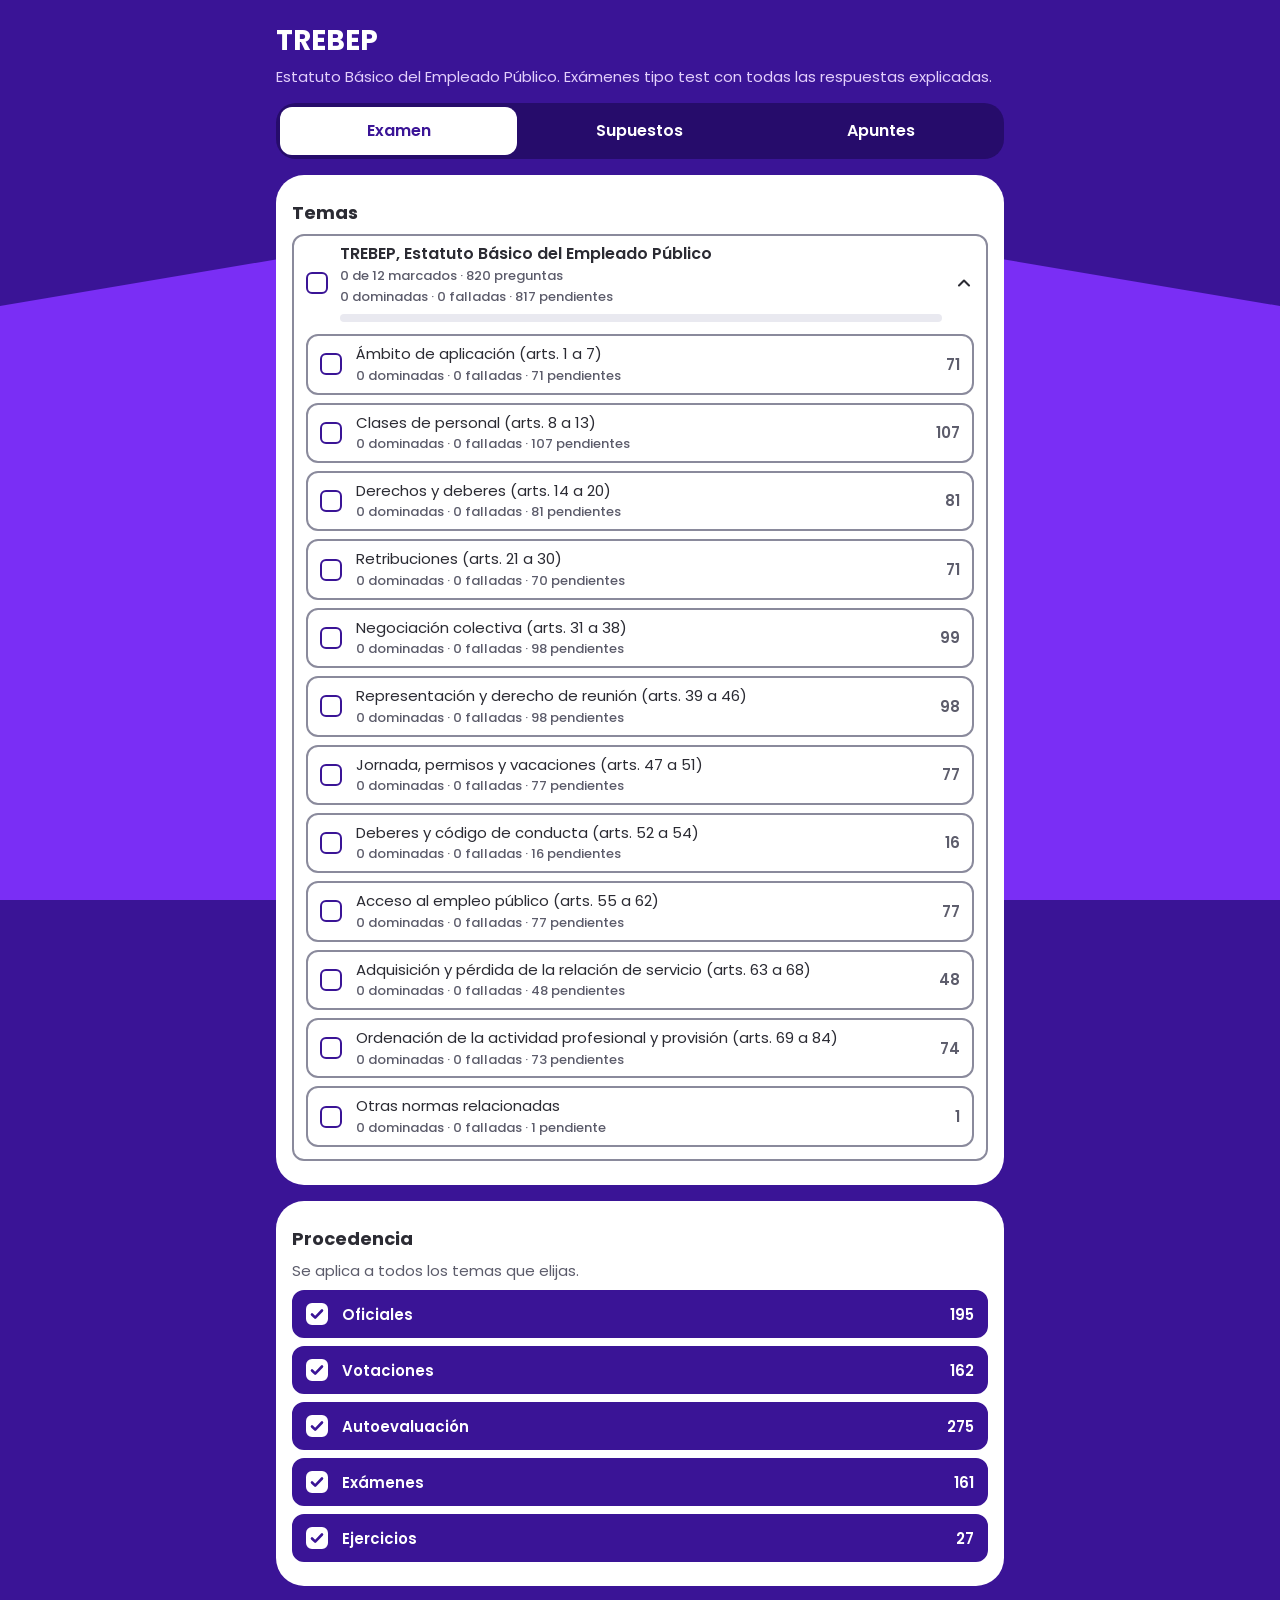
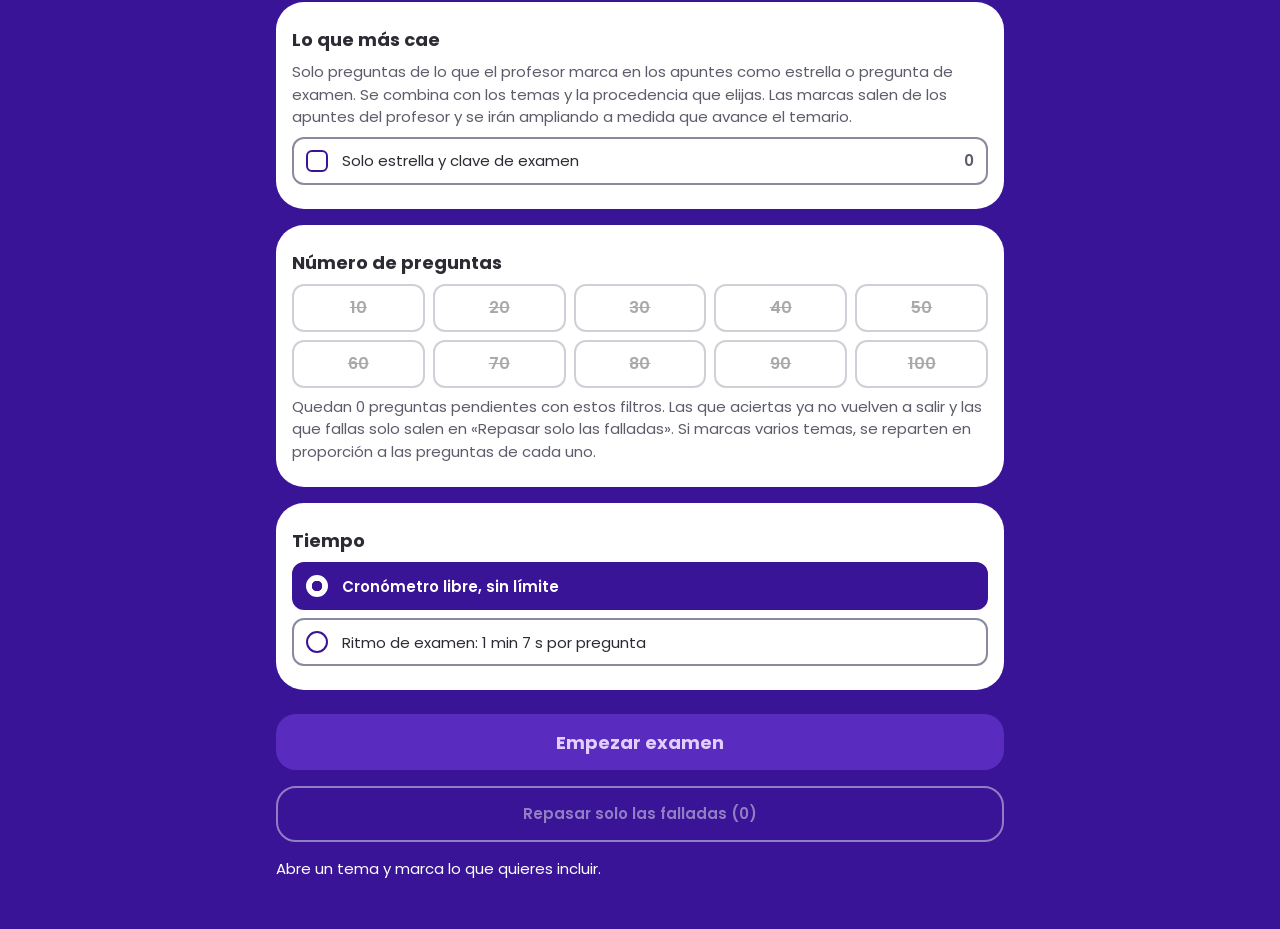
==== commit cc949f0e: "Mini supuesto 2 en escritorio: el caso fijo a la izquierda El caso no cambia entre preguntas y oblig" ====
--- a/index.html
+++ b/index.html
@@ -10,7 +10,7 @@
 <link rel="preconnect" href="https://fonts.googleapis.com">
 <link rel="preconnect" href="https://fonts.gstatic.com" crossorigin>
 <link rel="stylesheet" href="https://fonts.googleapis.com/css2?family=Poppins:wght@400;500;600;700&display=swap">
-<link rel="stylesheet" href="css/estilos.css?v=4">
+<link rel="stylesheet" href="css/estilos.css?v=6">
 </head>
 <body>
 <div id="app"></div>
@@ -23,6 +23,6 @@
 <script src="js/vendor/Flip.min.js?v=3.13.0"></script>
 <script src="js/movimiento.js?v=1"></script>
 <script src="js/visor.js?v=2"></script>
-<script src="js/app.js?v=7"></script>
+<script src="js/app.js?v=10"></script>
 </body>
 </html>
--- a/css/estilos.css
+++ b/css/estilos.css
@@ -330,6 +330,17 @@
   .fija.examen .tarjeta,.fija.examen .tarjeta-cuerpo{flex:0 1 auto}
   .fija.examen .tarjeta-cuerpo{padding:var(--e5) var(--e6)}
   .fija.examen .pie{margin-top:var(--e3)}
+  /* Supuesto de una pregunta por pantalla: el caso fijo a la izquierda y la pregunta con sus opciones a la derecha, sin tener que bajar. */
+  .fija.casouno{max-width:var(--ancho)}
+  .fija.casouno .tarjeta-cuerpo{display:grid;grid-template-columns:minmax(0,5fr) minmax(0,7fr);gap:var(--e6);align-items:start}
+  .fija.casouno .col-caso{position:sticky;top:0}
+  .fija.casouno .tarjeta-cuerpo{padding:var(--e4) var(--e5)}
+  .fija.casouno .caso-comun{margin-bottom:0}
+  .fija.casouno .caso-comun p+p,.fija.casouno .caso-comun ul+p,.fija.casouno .caso-comun p+ul{margin-top:var(--e2)}
+  .fija.casouno .caso-comun li+li{margin-top:var(--e1)}
+  .fija.casouno .enunciado{font-size:var(--t-l)}
+  .fija.casouno .col-opc{margin-top:var(--e3)}
+  .caso-comun p+p,.caso-comun ul+p,.caso-comun p+ul{margin-top:var(--e3)}
   .enunciado{font-size:var(--t-xl)}
   .opcion{font-size:var(--t-m)}
   .pie{grid-template-columns:220px 280px;justify-content:end}
